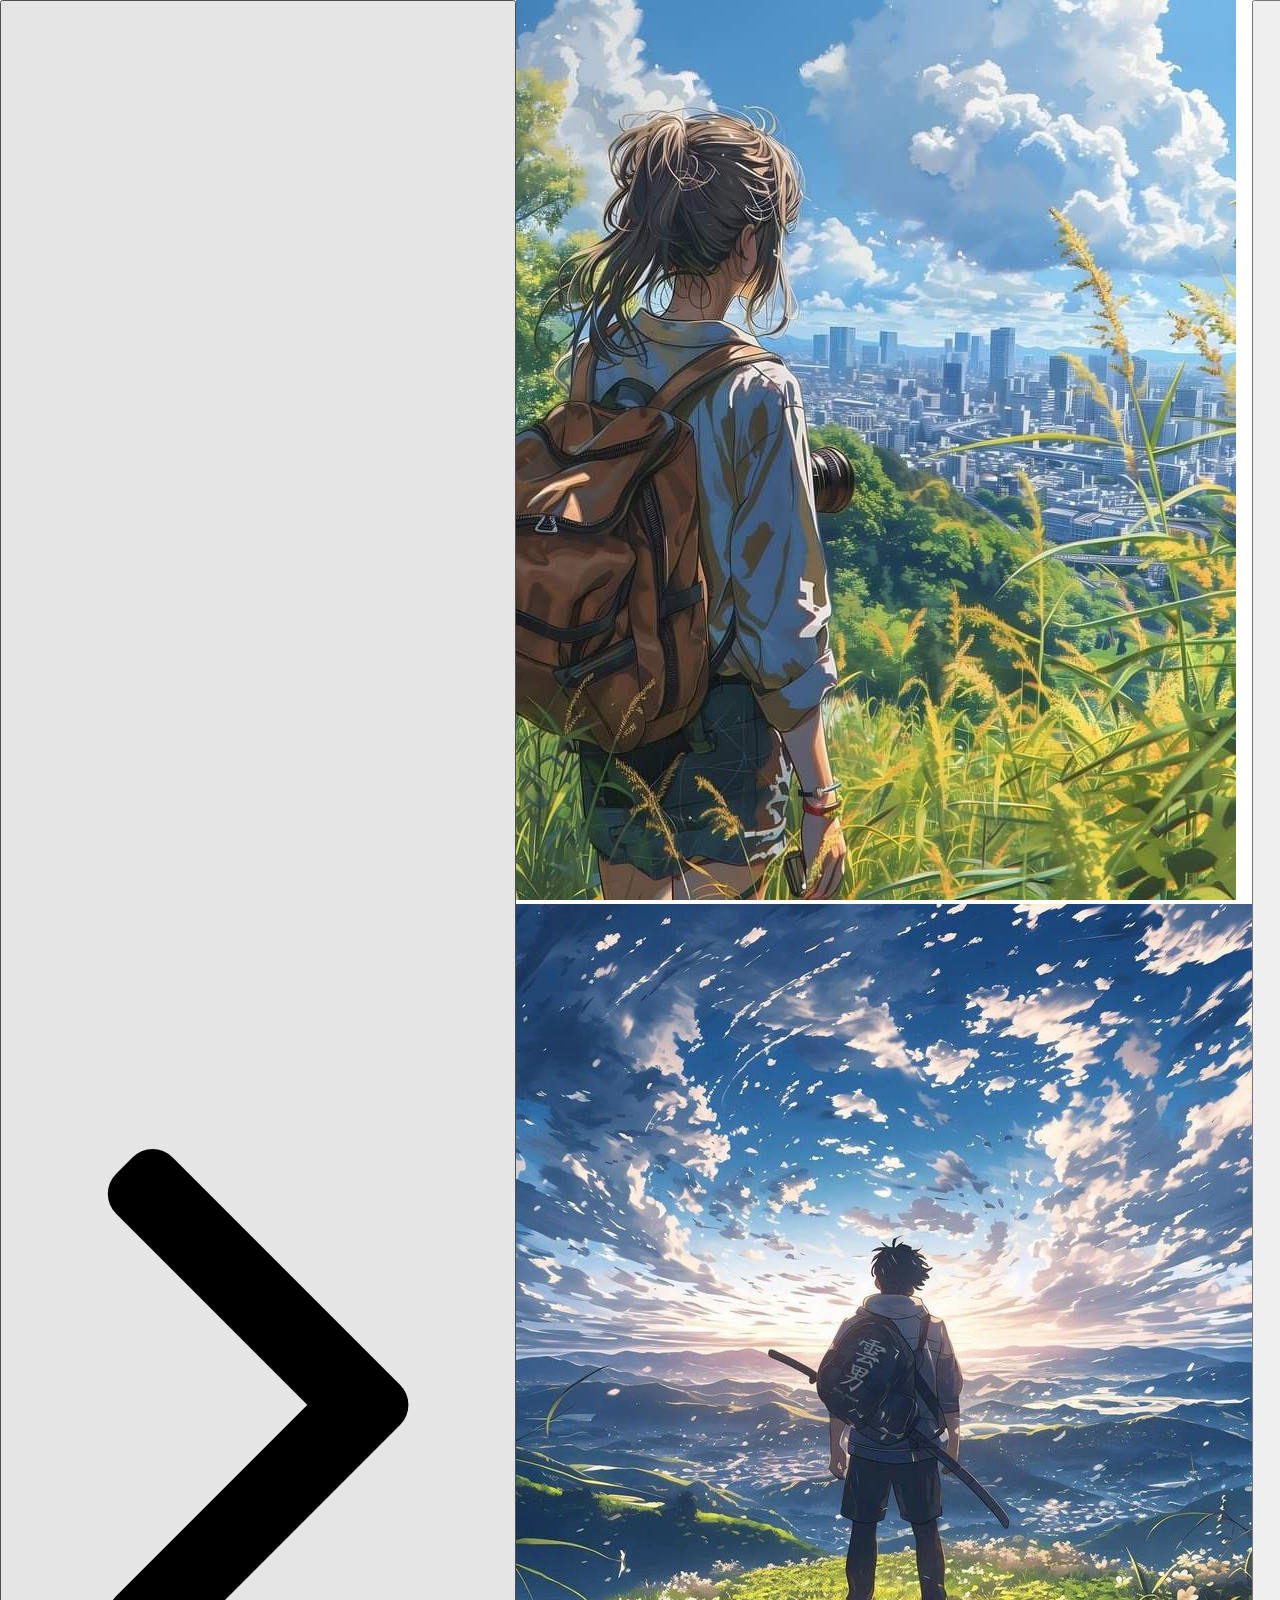
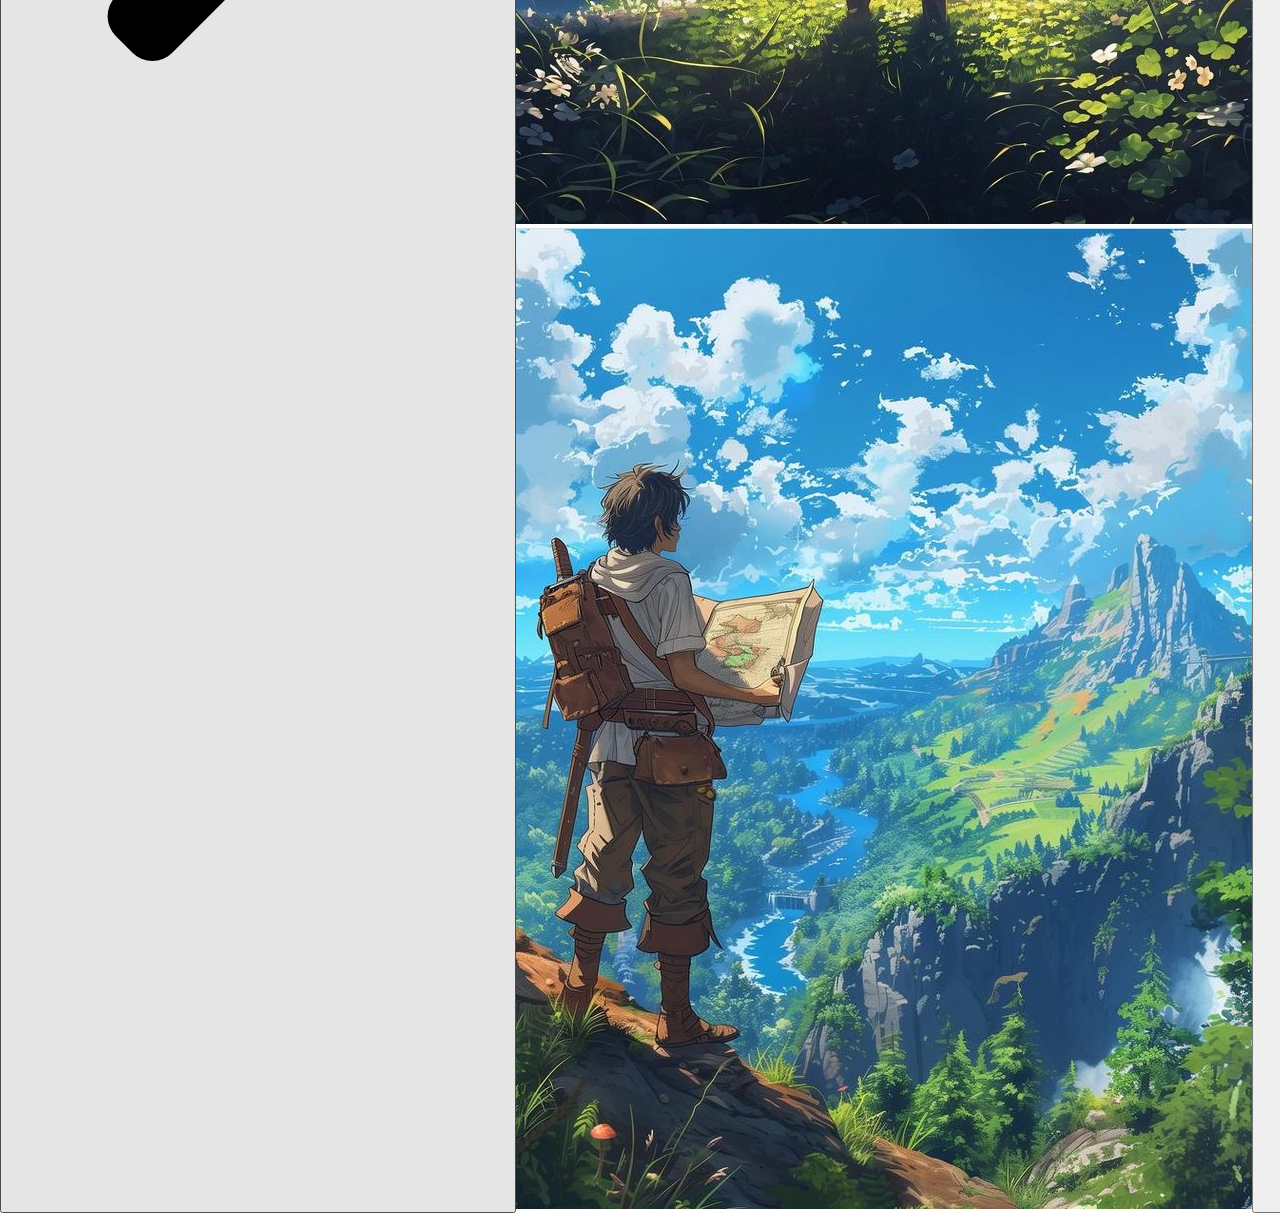
==== carrosels/index.html @ c4f99e58 "lucas" ====
<!DOCTYPE html>
<html lang="pt-br">
<head>
    <meta charset="UTF-8">
    <link rel="stylesheet" href="style.css">
    <meta name="viewport" content="width=device-width, initial-scale=1.0">
    <title>Document</title>
</head>
<body>
   
   <div class="slider">
        <button id="prev-button"><img src="img/arrow.png" alt=""></button>
        <div class="image">
           <img class="imgslider" src="img/image1.jpeg" alt="img">
           <img class="imgslider" src="img/image2.jpeg" alt="img">
           <img class="imgslider" src="img/image3.jpeg" alt="img">
        </div>
        <button id="next-button"><img src="img/arrow.png" alt=""></button>
    </div>
    
    



    <script src="main.js"></script>
</body>
</html>
---- carrosels/style.css ----
*{
    margin: 0;
    padding: 0;
    box-sizing: border-box;
}
.slider{
    display: flex;
    width: 100%;
    min-height: 100vh;
}
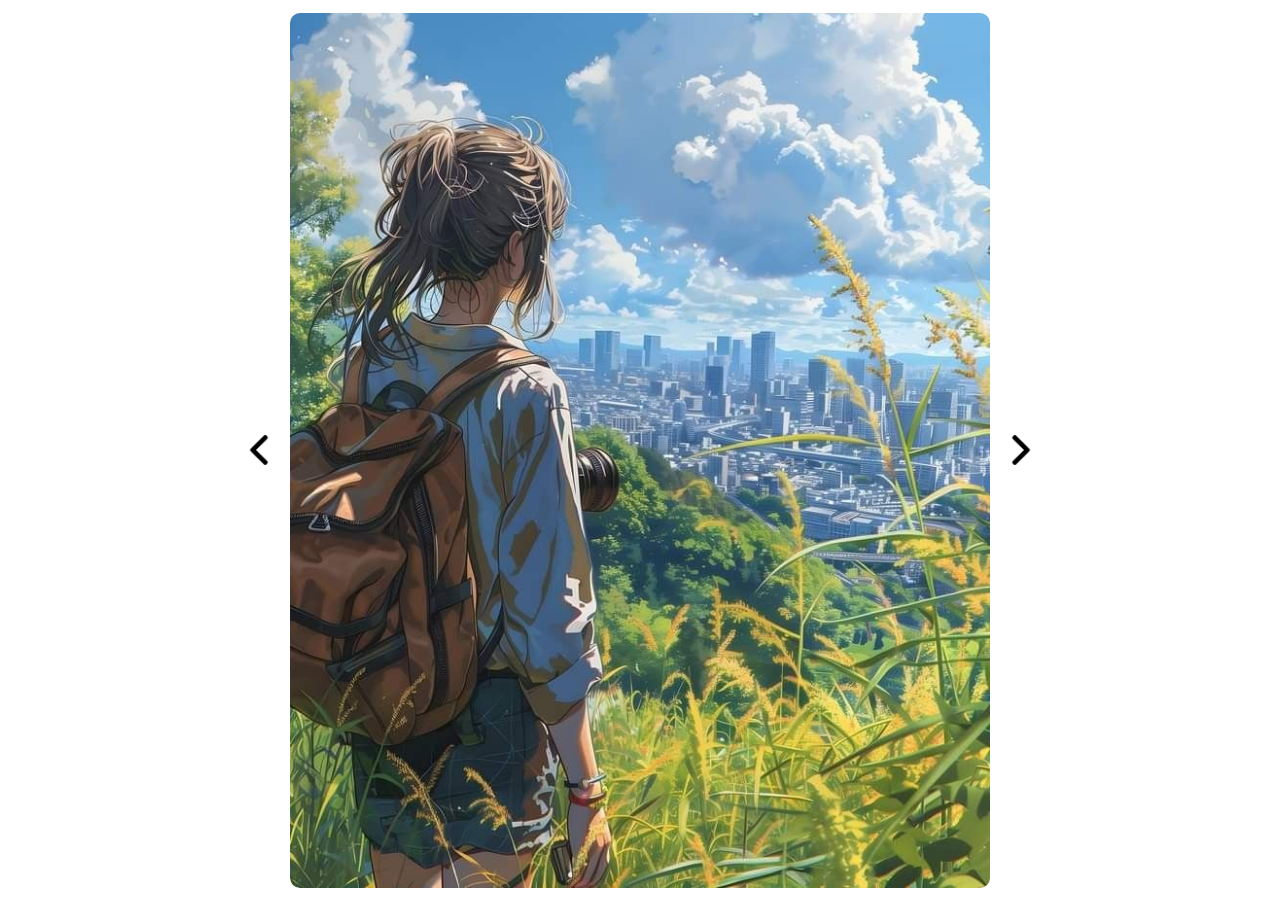
==== commit 34292ef7: "estudos" ====
--- a/carrosels/index.html
+++ b/carrosels/index.html
@@ -7,13 +7,13 @@
     <title>Document</title>
 </head>
 <body>
-   
-   <div class="slider">
+    
+   <div class=" container-slider">
         <button id="prev-button"><img src="img/arrow.png" alt=""></button>
-        <div class="image">
-           <img class="imgslider" src="img/image1.jpeg" alt="img">
-           <img class="imgslider" src="img/image2.jpeg" alt="img">
-           <img class="imgslider" src="img/image3.jpeg" alt="img">
+        <div class="container-images">
+           <img class="slider on" src="img/image1.jpeg" alt="img">
+           <img class="slider" src="img/image2.jpeg" alt="img">
+           <img class="slider" src="img/image3.jpeg" alt="img">
         </div>
         <button id="next-button"><img src="img/arrow.png" alt=""></button>
     </div>
@@ -22,6 +22,8 @@
 
 
 
-    <script src="main.js"></script>
+    <script src="main.js" defer>
+        
+    </script>
 </body>
 </html>--- a/carrosels/style.css
+++ b/carrosels/style.css
@@ -3,8 +3,43 @@
     padding: 0;
     box-sizing: border-box;
 }
-.slider{
+.container-slider{
     display: flex;
     width: 100%;
     min-height: 100vh;
+    align-items: center;
+    justify-content: center;
+    gap: 1rem;
+}
+.container-images{
+    position: relative;
+    display: flex;
+    align-items: center;
+    justify-content: center;
+    width: 700px;
+}
+.slider{
+    position: absolute;
+    width: 100%;
+    border-radius: 10px;
+    opacity: 0;
+    transition: opacity 2.s;
+}
+ /* criar uma clase de opacidade 1  */
+ .on{
+    opacity: 1;
+ }
+#prev-button, #next-button{
+    width: 30px;
+    height: 30px;
+    border: none;
+    background-color: transparent;
+    cursor: pointer;
+}
+#prev-button img, #next-button img{
+    width: 100%;
+    height: 100%;
+}
+#prev-button{
+    transform: rotate(180deg);
 }